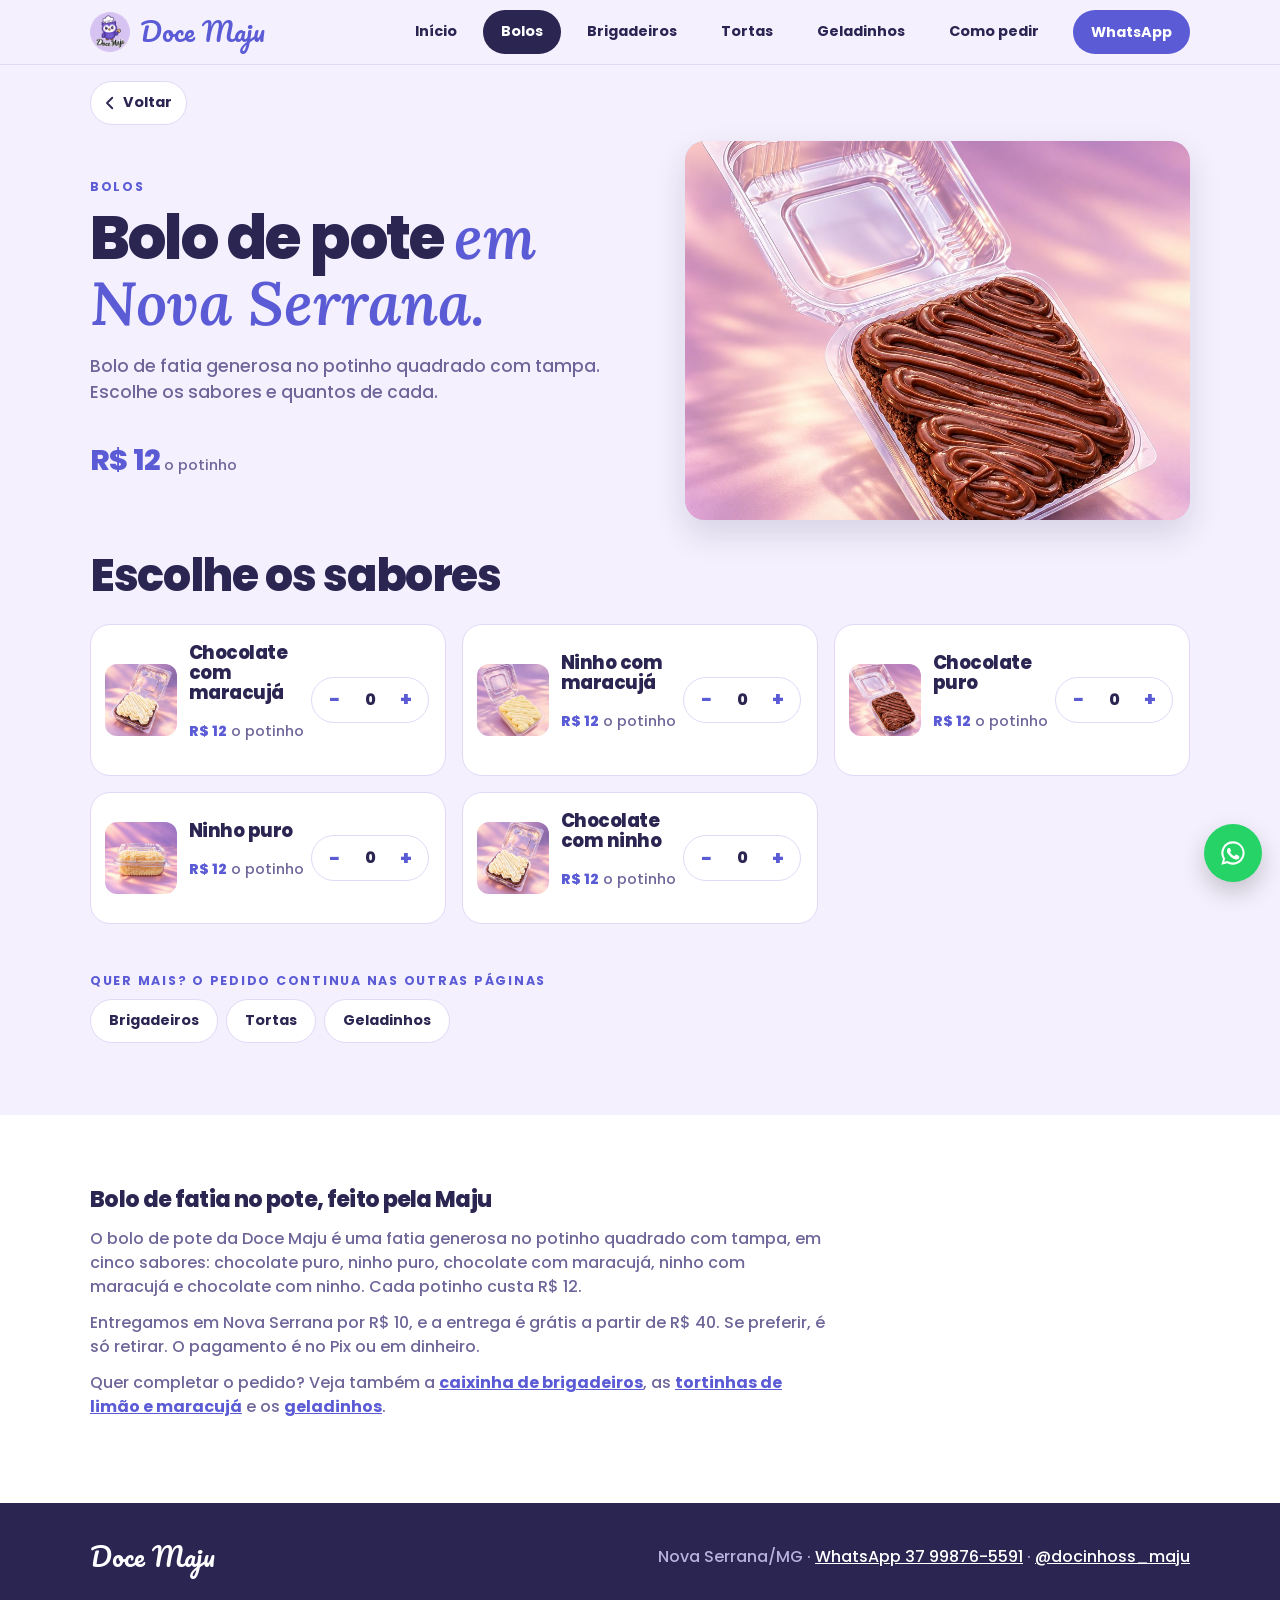
==== bolos/index.html @ 40fe2c9a "Google: palavras com Nova Serrana, texto em cada doce, perguntas frequentes, JSON-LD, sitemap, robot" ====
<!doctype html>
<html lang="pt-BR">
<head>
  <meta charset="utf-8">
  <meta name="viewport" content="width=device-width, initial-scale=1">
  <title>Bolo de pote em Nova Serrana | Doce Maju</title>
  <meta name="description" content="Bolo de fatia no potinho em Nova Serrana/MG: chocolate puro, ninho puro, com maracujá ou chocolate com ninho. R$ 12. Peça pelo site e finalize no WhatsApp.">
  <meta name="theme-color" content="#5B5BD6">
  <link rel="canonical" href="https://docinhosmaju.com.br/bolos/">
  <meta property="og:type" content="website">
  <meta property="og:title" content="Bolo de pote em Nova Serrana | Doce Maju">
  <meta property="og:description" content="Bolo de fatia no potinho em Nova Serrana/MG: chocolate puro, ninho puro, com maracujá ou chocolate com ninho. R$ 12. Peça pelo site e finalize no WhatsApp.">
  <meta property="og:url" content="https://docinhosmaju.com.br/bolos/">
  <link rel="icon" href="/assets/img/favicon.png" type="image/png">
  <link rel="apple-touch-icon" href="/assets/img/apple-touch-icon.png">
  <meta property="og:image" content="https://docinhosmaju.com.br/assets/img/og.jpg?v=2">
  <script>document.documentElement.classList.add('js')</script>
  <link rel="preload" href="/assets/fontes/poppins-800-latin.woff2" as="font" type="font/woff2" crossorigin>
  <link rel="preload" href="/assets/fontes/poppins-500-latin.woff2" as="font" type="font/woff2" crossorigin>
  <link rel="stylesheet" href="/assets/fontes/fontes.css?v=1">
  <link rel="stylesheet" href="/assets/estilo.css?v=9">
</head>
<body>

<header class="topo">
  <div class="faixa topo-linha">
    <a class="marca" href="/" aria-label="Doce Maju, início"><img src="/assets/img/logo-pequena.png" alt="" width="40" height="40">Doce Maju</a>
    <nav class="abas" aria-label="Páginas">
        <a class="aba" href="/">Início</a>
        <a class="aba" href="/bolos/" aria-current="page">Bolos</a>
        <a class="aba" href="/brigadeiros/">Brigadeiros</a>
        <a class="aba" href="/tortas/">Tortas</a>
        <a class="aba" href="/geladinhos/">Geladinhos</a>
        <a class="aba" href="/como-pedir/">Como pedir</a>
    </nav>
    <a class="botao botao-pequeno" href="https://wa.me/5537998765591?text=Oi%20Maju%21%20Vim%20pelo%20site%20e%20quero%20fazer%20uma%20encomenda." target="_blank" rel="noopener">WhatsApp</a>
  </div>
</header>

<main>

  <div class="faixa voltar-linha"><a class="voltar" href="/" data-voltar><svg viewBox="0 0 24 24" width="18" height="18" aria-hidden="true"><path fill="none" stroke="currentColor" stroke-width="2.4" stroke-linecap="round" stroke-linejoin="round" d="M15 5l-7 7 7 7"/></svg>Voltar</a></div>

  <section class="secao-topo">
    <div class="faixa categoria-topo">
      <div>
        <p class="rotulo">Bolos</p>
        <h1>Bolo de pote <em>em Nova Serrana.</em></h1>
        <p class="apoio">Bolo de fatia generosa no potinho quadrado com tampa. Escolhe os sabores e quantos de cada.</p>
        <p class="preco"><span class="preco-grande">R$ 12</span> <span class="preco-nota">o potinho</span></p>
      </div>
      <div class="foto"><img src="/assets/img/bolos.jpg?v=3" alt="Bolo de fatia de chocolate no potinho" width="960" height="720"></div>
    </div>
  </section>

  <section class="secao" style="padding-top:8px">
    <div class="faixa">
      <h2>Escolhe os sabores</h2>
      <ul class="sabores">
        <li class="item sabor" data-nome="Bolo de fatia chocolate com maracujá" data-preco="12">
          <img class="sabor-foto" src="/assets/img/sabores/bolo-chocolate-maracuja.jpg?v=3" alt="Bolo de fatia chocolate com maracujá" width="88" height="88" loading="lazy">
          <div>
            <h3>Chocolate com maracujá</h3>
            <p class="preco"><span>R$ 12</span> <span class="preco-nota">o potinho</span></p>
          </div>
          <span class="contador">
            <button type="button" data-menos aria-label="Tirar 1 Bolo de fatia chocolate com maracujá">−</button>
            <output aria-live="polite">0</output>
            <button type="button" data-mais aria-label="Pôr 1 Bolo de fatia chocolate com maracujá">+</button>
          </span>
        </li>
        <li class="item sabor" data-nome="Bolo de fatia ninho com maracujá" data-preco="12">
          <img class="sabor-foto" src="/assets/img/sabores/bolo-ninho-maracuja.jpg?v=3" alt="Bolo de fatia ninho com maracujá" width="88" height="88" loading="lazy">
          <div>
            <h3>Ninho com maracujá</h3>
            <p class="preco"><span>R$ 12</span> <span class="preco-nota">o potinho</span></p>
          </div>
          <span class="contador">
            <button type="button" data-menos aria-label="Tirar 1 Bolo de fatia ninho com maracujá">−</button>
            <output aria-live="polite">0</output>
            <button type="button" data-mais aria-label="Pôr 1 Bolo de fatia ninho com maracujá">+</button>
          </span>
        </li>
        <li class="item sabor" data-nome="Bolo de fatia chocolate puro" data-preco="12">
          <img class="sabor-foto" src="/assets/img/sabores/bolo-chocolate.jpg?v=3" alt="Bolo de fatia chocolate puro" width="88" height="88" loading="lazy">
          <div>
            <h3>Chocolate puro</h3>
            <p class="preco"><span>R$ 12</span> <span class="preco-nota">o potinho</span></p>
          </div>
          <span class="contador">
            <button type="button" data-menos aria-label="Tirar 1 Bolo de fatia chocolate puro">−</button>
            <output aria-live="polite">0</output>
            <button type="button" data-mais aria-label="Pôr 1 Bolo de fatia chocolate puro">+</button>
          </span>
        </li>
        <li class="item sabor" data-nome="Bolo de fatia ninho puro" data-preco="12">
          <img class="sabor-foto" src="/assets/img/sabores/bolo-ninho.jpg?v=3" alt="Bolo de fatia ninho puro" width="88" height="88" loading="lazy">
          <div>
            <h3>Ninho puro</h3>
            <p class="preco"><span>R$ 12</span> <span class="preco-nota">o potinho</span></p>
          </div>
          <span class="contador">
            <button type="button" data-menos aria-label="Tirar 1 Bolo de fatia ninho puro">−</button>
            <output aria-live="polite">0</output>
            <button type="button" data-mais aria-label="Pôr 1 Bolo de fatia ninho puro">+</button>
          </span>
        </li>
        <li class="item sabor" data-nome="Bolo de fatia chocolate com ninho" data-preco="12">
          <img class="sabor-foto" src="/assets/img/sabores/bolo-chocolate-ninho.jpg?v=3" alt="Bolo de fatia chocolate com ninho" width="88" height="88" loading="lazy">
          <div>
            <h3>Chocolate com ninho</h3>
            <p class="preco"><span>R$ 12</span> <span class="preco-nota">o potinho</span></p>
          </div>
          <span class="contador">
            <button type="button" data-menos aria-label="Tirar 1 Bolo de fatia chocolate com ninho">−</button>
            <output aria-live="polite">0</output>
            <button type="button" data-mais aria-label="Pôr 1 Bolo de fatia chocolate com ninho">+</button>
          </span>
        </li>
      </ul>
      <div class="continua">
        <p class="rotulo">Quer mais? O pedido continua nas outras páginas</p>
        <nav class="abas" aria-label="Outros doces">
        <a class="aba" href="/brigadeiros/">Brigadeiros</a>
        <a class="aba" href="/tortas/">Tortas</a>
        <a class="aba" href="/geladinhos/">Geladinhos</a>
        </nav>
      </div>
    </div>
  </section>

  <div class="barra-pedido" id="barra-pedido" aria-live="polite">
    <p class="frete" id="pedido-frete"></p>
    <div class="faixa">
      <div class="barra-info">
        <p class="total"><span id="pedido-total">R$ 0</span> <span class="resumo" id="pedido-resumo">0 itens</span></p>
      </div>
      <div class="barra-acoes">
        <button type="button" class="barra-limpar" id="pedido-limpar" aria-label="Limpar pedido" title="Limpar pedido"><svg viewBox="0 0 24 24" width="20" height="20" aria-hidden="true"><path fill="none" stroke="currentColor" stroke-width="2" stroke-linecap="round" stroke-linejoin="round" d="M4 7h16M10 11v6M14 11v6M5 7l1 12a2 2 0 0 0 2 2h8a2 2 0 0 0 2-2l1-12M9 7V4h6v3"/></svg></button>
        <a class="botao botao-whats" id="pedido-enviar" href="https://wa.me/5537998765591" target="_blank" rel="noopener"><svg viewBox="0 0 24 24" width="18" height="18" aria-hidden="true"><path fill="currentColor" d="M12 2a10 10 0 0 0-8.6 15.1L2 22l5-1.3A10 10 0 1 0 12 2zm0 18.2a8.2 8.2 0 0 1-4.2-1.2l-.3-.2-3 .8.8-2.9-.2-.3A8.2 8.2 0 1 1 12 20.2zm4.5-6.1c-.2-.1-1.5-.7-1.7-.8s-.4-.1-.6.1-.7.8-.8 1-.3.2-.5.1a6.7 6.7 0 0 1-3.3-2.9c-.3-.4.3-.4.7-1.3.1-.2 0-.3 0-.4l-.8-1.8c-.2-.5-.4-.4-.6-.4h-.5a1 1 0 0 0-.7.3 3 3 0 0 0-.9 2.2 5.2 5.2 0 0 0 1.1 2.7 11.8 11.8 0 0 0 4.5 4c1.7.7 2.3.8 3.2.6a2.6 2.6 0 0 0 1.7-1.2 2.1 2.1 0 0 0 .1-1.2c0-.1-.2-.2-.4-.3z"/></svg><span>Finalizar<span class="so-grande"> pedido</span></span></a>
      </div>
    </div>
  </div>

  <section class="secao secao-branca texto-seo">
    <div class="faixa">
      <h2>Bolo de fatia no pote, feito pela Maju</h2>
      <p>O bolo de pote da Doce Maju é uma fatia generosa no potinho quadrado com tampa, em cinco sabores: chocolate puro, ninho puro, chocolate com maracujá, ninho com maracujá e chocolate com ninho. Cada potinho custa R$ 12.</p>
      <p>Entregamos em Nova Serrana por R$ 10, e a entrega é grátis a partir de R$ 40. Se preferir, é só retirar. O pagamento é no Pix ou em dinheiro.</p>
      <p>Quer completar o pedido? Veja também a <a href="/brigadeiros/">caixinha de brigadeiros</a>, as <a href="/tortas/">tortinhas de limão e maracujá</a> e os <a href="/geladinhos/">geladinhos</a>.</p>
    </div>
  </section>

</main>

<footer class="rodape">
  <div class="faixa rodape-grade">
    <p class="marca">Doce Maju</p>
    <p>
      Nova Serrana/MG ·
      <a href="https://wa.me/5537998765591" target="_blank" rel="noopener">WhatsApp 37 99876-5591</a> ·
      <a href="https://instagram.com/docinhoss_maju" target="_blank" rel="noopener">@docinhoss_maju</a>
    </p>
  </div>
</footer>

<a class="flutuante" href="https://wa.me/5537998765591?text=Oi%20Maju%21%20Vim%20pelo%20site%20e%20quero%20fazer%20uma%20encomenda." target="_blank" rel="noopener" aria-label="Pedir pelo WhatsApp">
  <svg viewBox="0 0 24 24" width="28" height="28" aria-hidden="true"><path fill="currentColor" d="M12 2a10 10 0 0 0-8.6 15.1L2 22l5-1.3A10 10 0 1 0 12 2zm0 18.2a8.2 8.2 0 0 1-4.2-1.2l-.3-.2-3 .8.8-2.9-.2-.3A8.2 8.2 0 1 1 12 20.2zm4.5-6.1c-.2-.1-1.5-.7-1.7-.8s-.4-.1-.6.1-.7.8-.8 1-.3.2-.5.1a6.7 6.7 0 0 1-3.3-2.9c-.3-.4.3-.4.7-1.3.1-.2 0-.3 0-.4l-.8-1.8c-.2-.5-.4-.4-.6-.4h-.5a1 1 0 0 0-.7.3 3 3 0 0 0-.9 2.2 5.2 5.2 0 0 0 1.1 2.7 11.8 11.8 0 0 0 4.5 4c1.7.7 2.3.8 3.2.6a2.6 2.6 0 0 0 1.7-1.2 2.1 2.1 0 0 0 .1-1.2c0-.1-.2-.2-.4-.3z"/></svg>
</a>
<script src="/assets/pedido.js?v=8" defer></script>
<script src="/assets/voltar.js?v=3" defer></script>
<script src="/assets/movimento.js?v=1" defer></script>
</body>
</html>
---- assets/fontes/fontes.css ----
/* Fontes servidas pelo próprio site (antes vinham do Google Fonts). Licença: SIL OFL 1.1, ver OFL.txt.
   Só os conjuntos latino e latino estendido, que cobrem o português. */
@font-face {
  font-family: 'Lora'; font-style: italic; font-weight: 600; font-display: swap;
  src: url('/assets/fontes/lora-600-italico-latin-ext.woff2') format('woff2');
  unicode-range: U+0100-02BA, U+02BD-02C5, U+02C7-02CC, U+02CE-02D7, U+02DD-02FF, U+0304, U+0308, U+0329, U+1D00-1DBF, U+1E00-1E9F, U+1EF2-1EFF, U+2020, U+20A0-20AB, U+20AD-20C4, U+2113, U+2C60-2C7F, U+A720-A7FF;
}
@font-face {
  font-family: 'Lora'; font-style: italic; font-weight: 600; font-display: swap;
  src: url('/assets/fontes/lora-600-italico-latin.woff2') format('woff2');
  unicode-range: U+0000-00FF, U+0131, U+0152-0153, U+02BB-02BC, U+02C6, U+02DA, U+02DC, U+0304, U+0308, U+0329, U+2000-206F, U+20AC, U+2122, U+2191, U+2193, U+2212, U+2215, U+FEFF, U+FFFD;
}
@font-face {
  font-family: 'Pacifico'; font-style: normal; font-weight: 400; font-display: swap;
  src: url('/assets/fontes/pacifico-400-latin-ext.woff2') format('woff2');
  unicode-range: U+0100-02BA, U+02BD-02C5, U+02C7-02CC, U+02CE-02D7, U+02DD-02FF, U+0304, U+0308, U+0329, U+1D00-1DBF, U+1E00-1E9F, U+1EF2-1EFF, U+2020, U+20A0-20AB, U+20AD-20C4, U+2113, U+2C60-2C7F, U+A720-A7FF;
}
@font-face {
  font-family: 'Pacifico'; font-style: normal; font-weight: 400; font-display: swap;
  src: url('/assets/fontes/pacifico-400-latin.woff2') format('woff2');
  unicode-range: U+0000-00FF, U+0131, U+0152-0153, U+02BB-02BC, U+02C6, U+02DA, U+02DC, U+0304, U+0308, U+0329, U+2000-206F, U+20AC, U+2122, U+2191, U+2193, U+2212, U+2215, U+FEFF, U+FFFD;
}
@font-face {
  font-family: 'Poppins'; font-style: normal; font-weight: 500; font-display: swap;
  src: url('/assets/fontes/poppins-500-latin-ext.woff2') format('woff2');
  unicode-range: U+0100-02BA, U+02BD-02C5, U+02C7-02CC, U+02CE-02D7, U+02DD-02FF, U+0304, U+0308, U+0329, U+1D00-1DBF, U+1E00-1E9F, U+1EF2-1EFF, U+2020, U+20A0-20AB, U+20AD-20C4, U+2113, U+2C60-2C7F, U+A720-A7FF;
}
@font-face {
  font-family: 'Poppins'; font-style: normal; font-weight: 500; font-display: swap;
  src: url('/assets/fontes/poppins-500-latin.woff2') format('woff2');
  unicode-range: U+0000-00FF, U+0131, U+0152-0153, U+02BB-02BC, U+02C6, U+02DA, U+02DC, U+0304, U+0308, U+0329, U+2000-206F, U+20AC, U+2122, U+2191, U+2193, U+2212, U+2215, U+FEFF, U+FFFD;
}
@font-face {
  font-family: 'Poppins'; font-style: normal; font-weight: 700; font-display: swap;
  src: url('/assets/fontes/poppins-700-latin-ext.woff2') format('woff2');
  unicode-range: U+0100-02BA, U+02BD-02C5, U+02C7-02CC, U+02CE-02D7, U+02DD-02FF, U+0304, U+0308, U+0329, U+1D00-1DBF, U+1E00-1E9F, U+1EF2-1EFF, U+2020, U+20A0-20AB, U+20AD-20C4, U+2113, U+2C60-2C7F, U+A720-A7FF;
}
@font-face {
  font-family: 'Poppins'; font-style: normal; font-weight: 700; font-display: swap;
  src: url('/assets/fontes/poppins-700-latin.woff2') format('woff2');
  unicode-range: U+0000-00FF, U+0131, U+0152-0153, U+02BB-02BC, U+02C6, U+02DA, U+02DC, U+0304, U+0308, U+0329, U+2000-206F, U+20AC, U+2122, U+2191, U+2193, U+2212, U+2215, U+FEFF, U+FFFD;
}
@font-face {
  font-family: 'Poppins'; font-style: normal; font-weight: 800; font-display: swap;
  src: url('/assets/fontes/poppins-800-latin-ext.woff2') format('woff2');
  unicode-range: U+0100-02BA, U+02BD-02C5, U+02C7-02CC, U+02CE-02D7, U+02DD-02FF, U+0304, U+0308, U+0329, U+1D00-1DBF, U+1E00-1E9F, U+1EF2-1EFF, U+2020, U+20A0-20AB, U+20AD-20C4, U+2113, U+2C60-2C7F, U+A720-A7FF;
}
@font-face {
  font-family: 'Poppins'; font-style: normal; font-weight: 800; font-display: swap;
  src: url('/assets/fontes/poppins-800-latin.woff2') format('woff2');
  unicode-range: U+0000-00FF, U+0131, U+0152-0153, U+02BB-02BC, U+02C6, U+02DA, U+02DC, U+0304, U+0308, U+0329, U+2000-206F, U+20AC, U+2122, U+2191, U+2193, U+2212, U+2215, U+FEFF, U+FFFD;
}
---- assets/estilo.css ----
/* ==========================================================================
   Doce Maju · design system
   1. Tokens (cores, fontes, tamanhos, raios, sombras)
   2. Base
   3. Componentes (marca, botão, rótulo, título, cartão, preço, selo, abas,
      passos, contador, barra do pedido, foto)
   4. Layout (topo, seções, rodapé)
   Veja tudo funcionando em /design/
   ========================================================================== */

/* 1. TOKENS --------------------------------------------------------------- */
:root {
  /* paleta da marca (briefing) */
  --cor-violeta: #5B5BD6;      /* principal: botões, destaques */
  --cor-violeta-escuro: #4646B8;
  --cor-rosa: #F49AC1;         /* acento sobre fundo escuro */
  --cor-roxo: #2B2552;         /* textos e fundo escuro */
  --cor-lilas: #F4F0FD;        /* fundo claro principal */
  --cor-linha: #E1D9F7;        /* linhas finas */
  --cor-rosa-claro: #FBE3EE;   /* fundo alternativo */
  --cor-lilas-logo: #D9C8EC;   /* círculo da logo */
  --cor-branco: #FFFFFF;
  --cor-whats: #25D366;

  /* textos de apoio por fundo */
  --apoio-claro: #6E6699;
  --apoio-marca: #D9D8FA;
  --apoio-escuro: #B9B1DD;
  --apoio-rosa: #7A5C70;
  --destaque-marca: #FFD6E8;

  /* fontes */
  --fonte-texto: "Poppins", system-ui, -apple-system, sans-serif;
  --fonte-destaque: "Lora", Georgia, serif;
  --fonte-marca: "Pacifico", cursive;

  /* tamanhos de texto */
  --t-rotulo: .78rem;
  --t-pequeno: .9rem;
  --t-texto: 1rem;
  --t-apoio: 1.08rem;
  --t-h3: 1.4rem;
  --t-h2: clamp(1.8rem, 4.5vw, 2.8rem);
  --t-h1: clamp(2.2rem, 6vw, 3.8rem);

  /* espaços */
  --e-1: 4px; --e-2: 8px; --e-3: 12px; --e-4: 16px; --e-5: 24px; --e-6: 32px; --e-7: 48px; --e-8: 72px;

  /* raios e sombras */
  --r-pequeno: 12px;
  --r-medio: 20px;
  --r-grande: 24px;
  --r-pilula: 999px;
  --sombra-leve: 0 6px 18px rgba(43, 37, 82, .08);
  --sombra-media: 0 14px 32px rgba(43, 37, 82, .14);
  --sombra-botao: 0 8px 20px rgba(91, 91, 214, .3);

  --largura: 1100px;
}

/* 2. BASE ----------------------------------------------------------------- */
* { box-sizing: border-box; }
html { scroll-behavior: smooth; scroll-padding-top: 130px; }
body {
  margin: 0;
  font-family: var(--fonte-texto);
  font-weight: 500;
  font-size: var(--t-texto);
  color: var(--cor-roxo);
  background: var(--cor-lilas);
  line-height: 1.5;
}
img { max-width: 100%; display: block; }
a { color: inherit; }
:focus-visible { outline: 3px solid var(--cor-rosa); outline-offset: 3px; border-radius: 6px; }

h1, h2, h3 { font-weight: 800; letter-spacing: -0.03em; line-height: 1.08; margin: 0 0 var(--e-4); }
h1 { font-size: var(--t-h1); }
h2 { font-size: var(--t-h2); }
h3 { font-size: var(--t-h3); }
em { font-family: var(--fonte-destaque); font-style: italic; font-weight: 600; color: var(--cor-violeta); letter-spacing: 0; }

.faixa { width: min(var(--largura), 100% - 32px); margin-inline: auto; }
.oculto { position: absolute; width: 1px; height: 1px; overflow: hidden; clip: rect(0 0 0 0); white-space: nowrap; }

/* 3. COMPONENTES ---------------------------------------------------------- */

/* marca (nome cursivo) */
.marca { font-family: var(--fonte-marca); font-size: 1.6rem; color: var(--cor-violeta); text-decoration: none; margin: 0; line-height: 1.2; display: inline-flex; align-items: center; gap: 10px; }
.marca > img { width: 40px; height: 40px; flex: none; }

/* rótulo */
.rotulo {
  margin: 0 0 var(--e-2);
  font-size: var(--t-rotulo); font-weight: 700;
  letter-spacing: .14em; text-transform: uppercase;
  color: var(--cor-violeta);
}
.apoio { color: var(--apoio-claro); font-size: var(--t-apoio); max-width: 34em; }

/* botão */
.botao {
  display: inline-flex; align-items: center; justify-content: center; gap: var(--e-2);
  padding: 14px 24px; border: 0; border-radius: var(--r-pilula);
  background: var(--cor-violeta); color: var(--cor-branco);
  font: 700 var(--t-texto) var(--fonte-texto);
  text-decoration: none; cursor: pointer;
  transition: transform .15s, box-shadow .15s, background .15s;
}
.botao:hover { transform: translateY(-2px); box-shadow: var(--sombra-botao); }
.botao:disabled { opacity: .45; cursor: not-allowed; transform: none; box-shadow: none; }
.botao-pequeno { padding: 9px 18px; font-size: var(--t-pequeno); }
.botao-contorno { background: transparent; color: var(--cor-violeta); box-shadow: inset 0 0 0 2px var(--cor-violeta); }
.botao-contorno:hover { box-shadow: inset 0 0 0 2px var(--cor-violeta), var(--sombra-botao); }
.botao-rosa { background: var(--cor-rosa); color: var(--cor-roxo); }
.botao-whats { background: var(--cor-whats); color: #fff; }
.botao-whats:hover { box-shadow: 0 8px 20px rgba(37, 211, 102, .35); }

/* preço */
.preco { display: inline-flex; align-items: baseline; gap: 4px; font-weight: 800; color: var(--cor-violeta); }
.preco small { font-size: .7em; font-weight: 700; }
.preco-grande { font-size: 1.8rem; letter-spacing: -0.02em; }
.preco-nota { color: var(--apoio-claro); font-size: var(--t-pequeno); font-weight: 500; }

/* selo */
.selo {
  display: inline-block; padding: 4px 12px; border-radius: var(--r-pilula);
  background: var(--cor-rosa-claro); color: var(--cor-roxo);
  font-size: var(--t-rotulo); font-weight: 700;
}

/* foto (lugar reservado até chegarem as fotos reais) */
.foto {
  aspect-ratio: 4 / 3; border-radius: var(--r-medio);
  background: var(--cor-lilas-logo);
  display: grid; place-items: center; overflow: hidden;
}
.foto > span { font-size: 4rem; }
.foto > img { width: 100%; height: 100%; object-fit: cover; }
.foto-redonda { width: min(360px, 80vw); aspect-ratio: 1; border-radius: 50%; box-shadow: 0 30px 60px rgba(43, 37, 82, .18); }
.foto-redonda > img { width: 82%; height: auto; object-fit: contain; }

/* cartão */
.cartao { border-radius: var(--r-grande); padding: 20px 20px 24px; display: flex; flex-direction: column; gap: var(--e-3); }
.cartao h3 { margin: 0; }
.cartao ul { padding-left: 20px; margin: 0; flex: 1; }
.cartao li { margin-bottom: 4px; }
.cartao .botao { align-self: flex-start; }
.cartao-claro { background: var(--cor-branco); border: 1px solid var(--cor-linha); }
.cartao-rosa { background: var(--cor-rosa-claro); }
.cartao-rosa .foto { background: #F7C9DD; }
.cartao-escuro { background: var(--cor-roxo); color: var(--cor-branco); }
.cartao-escuro .foto { background: #3B3470; }
.cartao-escuro .rotulo, .cartao-escuro em, .cartao-escuro .preco { color: var(--cor-rosa); }
.cartao-escuro .preco-nota { color: var(--apoio-escuro); }

/* abas (navegação principal e filtros do cardápio) */
.abas { display: flex; gap: var(--e-2); overflow-x: auto; scrollbar-width: none; }
.abas::-webkit-scrollbar { display: none; }
.aba {
  flex: none; padding: 9px 18px; border-radius: var(--r-pilula);
  text-decoration: none; font-weight: 700; font-size: var(--t-pequeno);
  color: var(--cor-roxo); background: transparent;
  transition: background .15s, color .15s;
}
.aba:hover { background: var(--cor-linha); }
.aba[aria-current="page"], .aba.ativa { background: var(--cor-roxo); color: var(--cor-branco); }

/* passos */
.passos { list-style: none; padding: 0; margin: var(--e-6) 0; display: grid; grid-template-columns: repeat(auto-fit, minmax(220px, 1fr)); gap: var(--e-4); }
.passos li { background: var(--cor-branco); border: 1px solid var(--cor-linha); border-radius: var(--r-medio); padding: 20px; display: flex; gap: 14px; align-items: center; font-weight: 700; }
.passos strong { flex: none; width: 42px; height: 42px; border-radius: 50%; display: grid; place-items: center; background: var(--cor-violeta); color: var(--cor-branco); }

/* contador (− 0 +) */
.contador { display: inline-flex; align-items: center; border: 1px solid var(--cor-linha); border-radius: var(--r-pilula); background: var(--cor-branco); color: var(--cor-roxo); }
.contador button {
  width: 38px; height: 38px; border: 0; border-radius: 50%;
  background: transparent; color: var(--cor-violeta);
  font: 800 1.2rem var(--fonte-texto); cursor: pointer;
}
.contador button:hover { background: var(--cor-lilas); }
.contador output { min-width: 28px; text-align: center; font-weight: 800; }

/* item do cardápio (sabor + contador) */
.itens { list-style: none; padding: 0; margin: 0; display: grid; gap: var(--e-2); }
.item {
  display: flex; align-items: center; justify-content: space-between; gap: var(--e-3);
  padding: 10px 10px 10px 16px; border-radius: var(--r-pequeno);
  background: var(--cor-lilas); font-weight: 700;
}
.cartao-escuro .item { background: #3B3470; }
.cartao-rosa .item { background: rgba(255, 255, 255, .6); }
.item.escolhido { box-shadow: inset 0 0 0 2px var(--cor-violeta); }
.cartao-escuro .item.escolhido { box-shadow: inset 0 0 0 2px var(--cor-rosa); }

/* barra do pedido (fixa embaixo) */
.barra-pedido {
  position: fixed; left: 0; right: 0; bottom: 0; z-index: 30;
  background: var(--cor-roxo); color: var(--cor-branco);
  box-shadow: 0 -10px 30px rgba(43, 37, 82, .25);
  transform: translateY(110%); transition: transform .25s;
}
.barra-pedido:not(.visivel) { visibility: hidden; }
.barra-pedido.visivel { transform: none; }
.barra-pedido .faixa { display: flex; align-items: center; justify-content: space-between; gap: var(--e-3); padding-block: 10px calc(10px + env(safe-area-inset-bottom)); }
.barra-pedido .resumo { color: var(--apoio-escuro); font-size: var(--t-pequeno); font-weight: 500; }
.barra-pedido .total { margin: 0; font-size: 1.25rem; font-weight: 800; color: var(--cor-branco); line-height: 1.2; white-space: nowrap; }

/* caixa de contato */
.contato {
  background: var(--cor-rosa-claro); border-radius: var(--r-grande); padding: 24px 28px;
  display: flex; flex-wrap: wrap; align-items: center; justify-content: space-between; gap: var(--e-4);
}
.contato .rotulo { margin: 0; }
.numero { margin: 0; font-size: 1.8rem; font-weight: 800; letter-spacing: -0.02em; }

/* botão flutuante do WhatsApp */
.com-pedido .flutuante { display: none; }
.flutuante {
  position: fixed; right: 18px; bottom: 18px; z-index: 20;
  width: 58px; height: 58px; border-radius: 50%;
  display: grid; place-items: center;
  background: var(--cor-whats); color: #fff;
  box-shadow: 0 10px 24px rgba(0, 0, 0, .2);
}

/* 4. LAYOUT --------------------------------------------------------------- */
.topo {
  position: sticky; top: 0; z-index: 10;
  background: rgba(244, 240, 253, .94); backdrop-filter: blur(8px);
  border-bottom: 1px solid var(--cor-linha);
}
.topo-linha { display: flex; align-items: center; gap: var(--e-4); padding-block: 10px; }
.topo .abas { margin-left: auto; }

.capa { padding: 56px 0 72px; overflow: hidden; }
.capa-grade { display: grid; grid-template-columns: 1.2fr 1fr; gap: 40px; align-items: center; }
.capa-foto { display: flex; justify-content: center; }
.acoes { display: flex; flex-wrap: wrap; gap: var(--e-3); margin-top: 28px; }

.secao { padding: var(--e-8) 0; }
.secao-topo { padding: var(--e-7) 0 var(--e-5); }
.secao-marca { background: var(--cor-violeta); color: var(--cor-branco); text-align: center; }
.secao-marca .rotulo, .secao-marca em { color: var(--destaque-marca); }
.secao-marca .apoio { color: var(--apoio-marca); margin-inline: auto; }
.secao-branca { background: var(--cor-branco); }

.grade-cartoes { display: grid; grid-template-columns: repeat(auto-fit, minmax(240px, 1fr)); gap: 20px; margin-top: var(--e-6); }
.grade-cardapio { display: grid; grid-template-columns: repeat(auto-fit, minmax(300px, 1fr)); gap: 20px; }

.filtros { position: sticky; top: 61px; z-index: 5; background: var(--cor-lilas); padding: var(--e-3) 0; }

.rodape { background: var(--cor-roxo); color: var(--apoio-escuro); padding: var(--e-6) 0 110px; }
.rodape-grade { display: flex; flex-wrap: wrap; justify-content: space-between; align-items: center; gap: var(--e-3); }
.rodape .marca { color: var(--cor-branco); }
.rodape a { color: var(--cor-branco); }
.rodape p { margin: 0; }

@media (max-width: 760px) {
  .topo-linha { flex-wrap: wrap; row-gap: 6px; }
  .topo .abas { order: 3; width: 100%; margin-left: 0; }
  .topo-linha > .botao { margin-left: auto; }
  .filtros { top: 104px; }
  html { scroll-padding-top: 170px; }
  .capa { padding-top: 32px; }
  .capa-grade { grid-template-columns: 1fr; }
  .capa-foto { order: -1; }
  .secao { padding: 56px 0; }
}

/* preço dentro de um item (tabela de preços) */
.item > .preco { flex: none; flex-direction: column; align-items: flex-end; gap: 0; line-height: 1.2; white-space: nowrap; }

/* grade dos 4 produtos (Início e Cardápio): mesmo tamanho e botão sempre no fim do cartão */
.grade-produtos { display: grid; grid-template-columns: repeat(4, 1fr); gap: 20px; margin-top: var(--e-6); }
.produto { gap: var(--e-2); }
.produto .foto { margin-bottom: var(--e-2); }
.produto h3 { font-size: 1.25rem; min-height: 2.2em; }
.produto .preco { margin: 0 0 var(--e-4); }
.produto .botao { margin-top: auto; align-self: stretch; }

/* página de cada doce: foto, título e os sabores para escolher */
.categoria-topo { display: grid; grid-template-columns: 1.1fr 1fr; gap: 40px; align-items: center; }
.categoria-topo .foto { box-shadow: var(--sombra-media); }
.categoria-topo .preco { margin: var(--e-4) 0 0; }
.sabores { list-style: none; padding: 0; margin: var(--e-5) 0 0; display: grid; grid-template-columns: repeat(auto-fill, minmax(min(340px, 100%), 1fr)); gap: 16px; }
.sabor {
  background: var(--cor-branco); border: 1px solid var(--cor-linha); border-radius: var(--r-medio);
  padding: 18px 16px 18px 22px; min-height: 116px;
}
.sabor h3 { font-size: 1.15rem; margin: 0 0 4px; }
.sabor .preco { font-size: var(--t-pequeno); white-space: nowrap; }
.sabor-nota { margin: 0 0 6px; color: var(--apoio-claro); font-size: var(--t-pequeno); font-weight: 500; }
.continua { margin-top: var(--e-7); }
.continua .abas { flex-wrap: wrap; }
.continua .aba { background: var(--cor-branco); border: 1px solid var(--cor-linha); }
.continua .aba:hover { background: var(--cor-linha); }

/* barra do pedido: limpar + enviar */
.barra-acoes { display: flex; align-items: center; gap: var(--e-4); }
.barra-acoes { flex: none; gap: var(--e-2); }
.barra-limpar { width: 40px; height: 40px; border: 0; border-radius: 50%; display: grid; place-items: center; background: rgba(255, 255, 255, .08); color: var(--apoio-escuro); cursor: pointer; }
.barra-limpar:hover { background: rgba(255, 255, 255, .16); color: var(--cor-branco); }
.barra-info { min-width: 0; }

/* Instagram: só o convite para seguir */
.instagram { display: flex; align-items: center; gap: 40px; }
.instagram > img { width: 190px; height: auto; flex: none; }
.instagram h2 { margin-bottom: var(--e-3); }
.instagram .botao { margin-top: var(--e-4); }

@media (max-width: 900px) {
  .grade-produtos { grid-template-columns: repeat(2, 1fr); gap: 12px; }
  .produto { padding: 12px 12px 14px; border-radius: var(--r-medio); }
  .produto .foto { border-radius: var(--r-pequeno); }
  .produto .rotulo { font-size: .68rem; margin-bottom: 0; }
  .produto h3 { font-size: 1rem; }
  .produto .preco-grande { font-size: 1.3rem; }
  .produto .preco-nota { font-size: .78rem; }
  .produto .preco { margin-bottom: var(--e-3); flex-wrap: wrap; }
  .produto .botao { padding: 10px 12px; font-size: .85rem; }
}
@media (max-width: 760px) {
  .categoria-topo { grid-template-columns: 1fr; gap: 24px; }
  .categoria-topo .foto { order: -1; }
  .instagram { flex-direction: column; text-align: center; gap: 20px; }
  .instagram > img { width: 150px; }
  .instagram .apoio { margin-inline: auto; }
}

/* foto de cada sabor (miniatura à esquerda do item) */
.sabor-foto { flex: none; width: 72px; height: 72px; border-radius: var(--r-pequeno); object-fit: cover; background: var(--cor-lilas-logo); }
.sabor-foto.sem-foto { object-fit: contain; padding: 6px; }
.sabor { padding-left: 14px; }
.sabor > div { flex: 1; min-width: 0; }

/* montador da caixinha de brigadeiros */
.montador {
  margin-top: var(--e-6); padding: 22px; border-radius: var(--r-grande);
  background: var(--cor-rosa-claro); display: grid; gap: var(--e-4);
}
.montador-topo { display: flex; flex-wrap: wrap; align-items: flex-end; justify-content: space-between; gap: var(--e-3); }
.montador-topo h3 { margin: 0; }
.montador-conta { margin: 0; padding: 6px 14px; border-radius: var(--r-pilula); background: var(--cor-branco); font-weight: 800; }
.montador.completo .montador-conta { background: var(--cor-violeta); color: var(--cor-branco); }
.montador-sabores { grid-template-columns: repeat(auto-fill, minmax(260px, 1fr)); }
.montador .item { background: var(--cor-branco); padding: 8px 10px; }
.montador .item > span:not(.contador) { flex: 1; }
.montador .sabor-foto { width: 56px; height: 56px; }
.montador .botao { justify-self: start; }
.contador button:disabled { opacity: .3; cursor: not-allowed; background: transparent; }
.suas-caixinhas { margin-top: var(--e-6); }
.suas-caixinhas .sabores { margin-top: var(--e-3); }

/* barra do pedido: quanto falta para a entrega grátis */
.barra-pedido .frete { margin: 0; padding: 5px 16px; text-align: center; background: rgba(255, 255, 255, .06); color: var(--cor-rosa); font-size: .8rem; font-weight: 600; line-height: 1.3; }
.barra-pedido .frete:empty { display: none; }
.barra-pedido .frete-gratis { color: var(--cor-whats); background: rgba(37, 211, 102, .1); }

@media (max-width: 760px) {
  .montador { padding: 16px; }
  .montador .botao { justify-self: stretch; }
  .sabor-foto { width: 64px; height: 64px; }
}

@media (max-width: 760px) {
  .barra-pedido .botao { padding: 11px 18px; font-size: var(--t-pequeno); gap: 6px; }
  .so-grande { display: none; }
}

/* botão voltar (topo das páginas internas) */
.voltar-linha { padding-top: var(--e-4); }
.voltar-linha + .secao-topo, .voltar-linha + section { padding-top: var(--e-4); }
.voltar {
  display: inline-flex; align-items: center; gap: 4px; padding: 7px 14px 7px 10px;
  border-radius: var(--r-pilula); background: var(--cor-branco); border: 1px solid var(--cor-linha);
  color: var(--cor-roxo); font-size: var(--t-pequeno); font-weight: 700; text-decoration: none;
}
.voltar:hover { background: var(--cor-linha); }

/* brinde dos geladinhos (usa o visual do montador) */
.brinde-status { margin: 0; font-weight: 700; color: var(--apoio-rosa); }
.brinde.liberado .brinde-status { color: var(--cor-violeta); }
.brinde:not(.liberado) .montador-sabores { opacity: .55; }

/* cartões do Início: botão sempre numa linha só */
.produto .botao { white-space: nowrap; }

/* painel de finalizar o pedido (retirada ou entrega + endereço) */
.com-painel { overflow: hidden; }
.finalizar {
  width: min(520px, 100%); max-height: min(92vh, 900px); padding: 0; border: 0;
  border-radius: var(--r-grande); background: var(--cor-branco); color: var(--cor-roxo);
  box-shadow: var(--sombra-media); overflow-y: auto; overscroll-behavior: contain;
}
.finalizar::backdrop { background: rgba(43, 37, 82, .55); }
.fin-corpo { padding: 20px 20px 24px; display: grid; gap: var(--e-4); }
.fin-topo { display: flex; align-items: center; justify-content: space-between; }
.fin-topo h2 { font-size: 1.5rem; margin: 0; }
.fin-fechar { width: 40px; height: 40px; border: 0; border-radius: 50%; background: var(--cor-lilas); color: var(--cor-roxo); font: 700 1.5rem/1 var(--fonte-texto); cursor: pointer; }
.fin-itens { list-style: none; margin: 0; padding: 12px 14px; border-radius: var(--r-pequeno); background: var(--cor-lilas); font-size: var(--t-pequeno); display: grid; gap: 4px; }
.fin-modo { border: 0; padding: 0; margin: 0; display: grid; grid-template-columns: 1fr 1fr; gap: var(--e-2); }
.fin-modo legend { font-weight: 800; margin-bottom: var(--e-2); padding: 0; }
.fin-opcao { position: relative; display: block; cursor: pointer; }
.fin-opcao input { position: absolute; opacity: 0; }
.fin-opcao > span { display: grid; gap: 2px; height: 100%; padding: 12px 14px; border: 2px solid var(--cor-linha); border-radius: var(--r-pequeno); }
.fin-opcao small { color: var(--apoio-claro); font-size: .8rem; font-weight: 500; line-height: 1.3; }
.fin-opcao input:checked + span { border-color: var(--cor-violeta); background: var(--cor-lilas); }
.fin-opcao input:focus-visible + span { outline: 3px solid var(--cor-rosa); outline-offset: 2px; }
.fin-endereco { display: grid; gap: var(--e-3); }
.fin-endereco[hidden], .fin-troco[hidden], .fin-campo[hidden] { display: none; }
.fin-troco { display: grid; gap: var(--e-3); }
.fin-pilulas .fin-opcao > span { padding: 10px 14px; text-align: center; }
.fin-cidade { margin: 0; font-size: var(--t-pequeno); color: var(--apoio-claro); }
.fin-campo { display: grid; gap: 4px; font-size: var(--t-pequeno); font-weight: 700; }
.fin-campo small { font-weight: 500; color: var(--apoio-claro); }
.fin-campo input {
  width: 100%; padding: 12px 14px; border: 1px solid var(--cor-linha); border-radius: var(--r-pequeno);
  font: 500 16px var(--fonte-texto); color: var(--cor-roxo); background: var(--cor-branco);
}
.fin-campo input:focus { outline: 2px solid var(--cor-violeta); border-color: transparent; }
.fin-linha { display: grid; grid-template-columns: 1fr 1.6fr; gap: var(--e-3); }
.fin-aviso { margin: -6px 0 0; min-height: 0; font-size: var(--t-pequeno); color: var(--apoio-claro); }
.fin-aviso:empty { display: none; }
.fin-ok { color: #1E8F4E; }
.fin-erro { color: #C0392B; }
.fin-sem-cep summary { cursor: pointer; font-size: var(--t-pequeno); font-weight: 700; color: var(--cor-violeta); }
.fin-sem-cep[open] summary { margin-bottom: var(--e-2); }
.fin-ruas { list-style: none; padding: 0; margin: var(--e-2) 0 0; display: grid; gap: 6px; }
.fin-ruas button { width: 100%; text-align: left; display: grid; gap: 2px; padding: 10px 12px; border: 1px solid var(--cor-linha); border-radius: var(--r-pequeno); background: var(--cor-branco); font: 700 var(--t-pequeno) var(--fonte-texto); color: var(--cor-roxo); cursor: pointer; }
.fin-ruas button:hover { background: var(--cor-lilas); }
.fin-ruas small { font-weight: 500; color: var(--apoio-claro); }
.fin-nada { font-size: var(--t-pequeno); color: var(--apoio-claro); }
.fin-totais { margin: 0; display: grid; grid-template-columns: 1fr auto; gap: 4px 12px; padding-top: var(--e-3); border-top: 1px solid var(--cor-linha); }
.fin-totais dt, .fin-totais dd { margin: 0; }
.fin-totais dd { text-align: right; font-weight: 700; }
.fin-totais .fin-total { font-size: 1.3rem; font-weight: 800; }
.fin-falta { margin: 0; text-align: center; font-size: var(--t-pequeno); font-weight: 700; color: var(--apoio-rosa); }
.fin-falta:empty { display: none; }
.fin-falta.piscar { animation: piscar .5s 2; }
@keyframes piscar { 50% { color: #C0392B; } }
.fin-enviar { width: 100%; }
.fin-enviar[aria-disabled="true"] { opacity: .5; }
.fin-enviar[aria-disabled="true"]:hover { transform: none; box-shadow: none; }

@media (max-width: 760px) {
  .finalizar { margin: auto 0 0; max-width: 100%; width: 100%; max-height: 92vh; border-radius: var(--r-grande) var(--r-grande) 0 0; }
  .fin-corpo { padding: 18px 16px calc(20px + env(safe-area-inset-bottom)); }
}

/* 5. TOQUE E MOVIMENTO ---------------------------------------------------- */
/* área de toque de pelo menos 44 px em tudo que é clicável */
.marca, .aba, .botao, .voltar, .barra-limpar { min-height: 44px; }
.aba, .voltar, .barra-limpar { display: inline-flex; align-items: center; }
.contador button { width: 44px; height: 44px; }
.rodape a { display: inline-block; padding-block: 10px; }

/* entrada suave ao rolar: o assets/movimento.js só marca o que está abaixo da primeira tela,
   e só quando a pessoa não pediu "reduzir movimento" no celular. Sem JS, tudo aparece normal. */
.js .reveal { opacity: 0; transform: translateY(18px); transition: opacity .55s ease, transform .55s cubic-bezier(.2, .7, .2, 1); transition-delay: calc(var(--i, 0) * 70ms); }
.js .reveal.visto { opacity: 1; transform: none; }
@media (prefers-reduced-motion: reduce) {
  .js .reveal { opacity: 1; transform: none; transition: none; }
}

/* 6. TEXTO E PERGUNTAS ---------------------------------------------------- */
/* texto de cada página de doce (também é o que o Google lê) */
.texto-seo h2 { font-size: var(--t-h3); }
.texto-seo p { max-width: 46em; color: var(--apoio-claro); margin: 0 0 var(--e-3); }
.texto-seo a { color: var(--cor-violeta); font-weight: 700; }

/* perguntas frequentes (<details>) */
.perguntas { display: grid; gap: var(--e-3); margin-top: var(--e-5); max-width: 760px; }
.perguntas details { background: var(--cor-lilas); border: 1px solid var(--cor-linha); border-radius: var(--r-medio); padding: 0 20px; }
.perguntas summary { min-height: 56px; display: flex; align-items: center; justify-content: space-between; gap: var(--e-3); cursor: pointer; font-weight: 700; list-style: none; }
.perguntas summary::-webkit-details-marker { display: none; }
.perguntas summary::after { content: "+"; flex: none; font-size: 1.4rem; font-weight: 800; color: var(--cor-violeta); }
.perguntas details[open] summary::after { content: "−"; }
.perguntas details p { margin: 0 0 18px; color: var(--apoio-claro); }
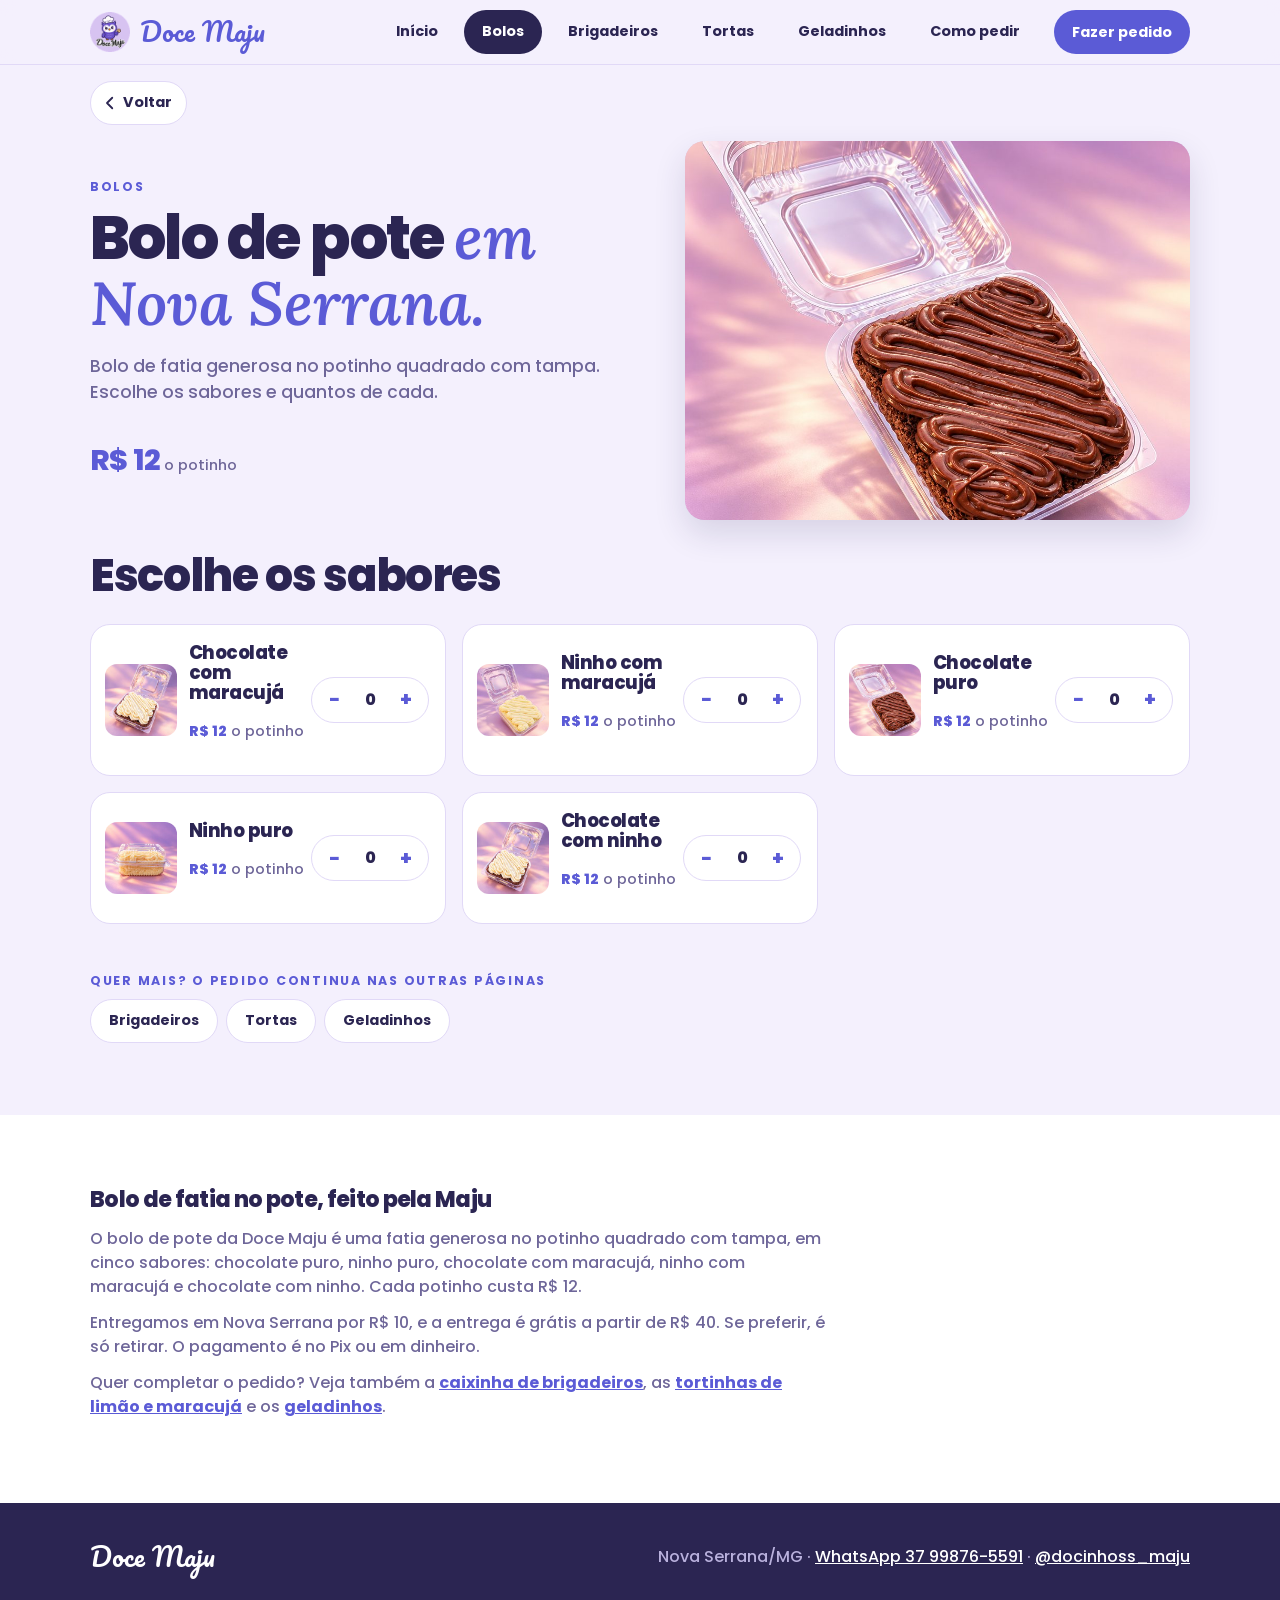
==== commit 10b49686: "Pré-visualização do link de cada doce e sem botão fixo de WhatsApp - Imagem de compartilhamento próp" ====
--- a/bolos/index.html
+++ b/bolos/index.html
@@ -5,20 +5,30 @@
   <meta name="viewport" content="width=device-width, initial-scale=1">
   <title>Bolo de pote em Nova Serrana | Doce Maju</title>
   <meta name="description" content="Bolo de fatia no potinho em Nova Serrana/MG: chocolate puro, ninho puro, com maracujá ou chocolate com ninho. R$ 12. Peça pelo site e finalize no WhatsApp.">
+  <meta property="og:type" content="website">
+  <meta property="og:site_name" content="Doce Maju">
+  <meta property="og:locale" content="pt_BR">
+  <meta property="og:url" content="https://docinhosmaju.com.br/bolos/">
+  <meta property="og:title" content="Bolo de pote em Nova Serrana | Doce Maju">
+  <meta property="og:description" content="Bolo de fatia no potinho em Nova Serrana/MG: chocolate puro, ninho puro, com maracujá ou chocolate com ninho. R$ 12. Peça pelo site e finalize no WhatsApp.">
+  <meta property="og:image" content="https://docinhosmaju.com.br/assets/img/og-bolos.jpg?v=1">
+  <meta property="og:image:type" content="image/jpeg">
+  <meta property="og:image:width" content="1200">
+  <meta property="og:image:height" content="630">
+  <meta property="og:image:alt" content="Bolo de fatia de chocolate no potinho, R$ 12">
+  <meta name="twitter:card" content="summary_large_image">
+  <meta name="twitter:title" content="Bolo de pote em Nova Serrana | Doce Maju">
+  <meta name="twitter:description" content="Bolo de fatia no potinho em Nova Serrana/MG: chocolate puro, ninho puro, com maracujá ou chocolate com ninho. R$ 12. Peça pelo site e finalize no WhatsApp.">
+  <meta name="twitter:image" content="https://docinhosmaju.com.br/assets/img/og-bolos.jpg?v=1">
   <meta name="theme-color" content="#5B5BD6">
   <link rel="canonical" href="https://docinhosmaju.com.br/bolos/">
-  <meta property="og:type" content="website">
-  <meta property="og:title" content="Bolo de pote em Nova Serrana | Doce Maju">
-  <meta property="og:description" content="Bolo de fatia no potinho em Nova Serrana/MG: chocolate puro, ninho puro, com maracujá ou chocolate com ninho. R$ 12. Peça pelo site e finalize no WhatsApp.">
-  <meta property="og:url" content="https://docinhosmaju.com.br/bolos/">
   <link rel="icon" href="/assets/img/favicon.png" type="image/png">
   <link rel="apple-touch-icon" href="/assets/img/apple-touch-icon.png">
-  <meta property="og:image" content="https://docinhosmaju.com.br/assets/img/og.jpg?v=2">
   <script>document.documentElement.classList.add('js')</script>
   <link rel="preload" href="/assets/fontes/poppins-800-latin.woff2" as="font" type="font/woff2" crossorigin>
   <link rel="preload" href="/assets/fontes/poppins-500-latin.woff2" as="font" type="font/woff2" crossorigin>
   <link rel="stylesheet" href="/assets/fontes/fontes.css?v=1">
-  <link rel="stylesheet" href="/assets/estilo.css?v=9">
+  <link rel="stylesheet" href="/assets/estilo.css?v=12">
 </head>
 <body>
 
@@ -33,7 +43,7 @@
         <a class="aba" href="/geladinhos/">Geladinhos</a>
         <a class="aba" href="/como-pedir/">Como pedir</a>
     </nav>
-    <a class="botao botao-pequeno" href="https://wa.me/5537998765591?text=Oi%20Maju%21%20Vim%20pelo%20site%20e%20quero%20fazer%20uma%20encomenda." target="_blank" rel="noopener">WhatsApp</a>
+    <a class="botao botao-pequeno" href="/#cardapio">Fazer pedido</a>
   </div>
 </header>
 
@@ -164,11 +174,8 @@
   </div>
 </footer>
 
-<a class="flutuante" href="https://wa.me/5537998765591?text=Oi%20Maju%21%20Vim%20pelo%20site%20e%20quero%20fazer%20uma%20encomenda." target="_blank" rel="noopener" aria-label="Pedir pelo WhatsApp">
-  <svg viewBox="0 0 24 24" width="28" height="28" aria-hidden="true"><path fill="currentColor" d="M12 2a10 10 0 0 0-8.6 15.1L2 22l5-1.3A10 10 0 1 0 12 2zm0 18.2a8.2 8.2 0 0 1-4.2-1.2l-.3-.2-3 .8.8-2.9-.2-.3A8.2 8.2 0 1 1 12 20.2zm4.5-6.1c-.2-.1-1.5-.7-1.7-.8s-.4-.1-.6.1-.7.8-.8 1-.3.2-.5.1a6.7 6.7 0 0 1-3.3-2.9c-.3-.4.3-.4.7-1.3.1-.2 0-.3 0-.4l-.8-1.8c-.2-.5-.4-.4-.6-.4h-.5a1 1 0 0 0-.7.3 3 3 0 0 0-.9 2.2 5.2 5.2 0 0 0 1.1 2.7 11.8 11.8 0 0 0 4.5 4c1.7.7 2.3.8 3.2.6a2.6 2.6 0 0 0 1.7-1.2 2.1 2.1 0 0 0 .1-1.2c0-.1-.2-.2-.4-.3z"/></svg>
-</a>
 <script src="/assets/pedido.js?v=8" defer></script>
 <script src="/assets/voltar.js?v=3" defer></script>
-<script src="/assets/movimento.js?v=1" defer></script>
+<script src="/assets/movimento.js?v=2" defer></script>
 </body>
 </html>
--- a/assets/estilo.css
+++ b/assets/estilo.css
@@ -56,6 +56,13 @@
   --sombra-botao: 0 8px 20px rgba(91, 91, 214, .3);
 
   --largura: 1100px;
+
+  /* movimento: todo efeito do site usa só estas durações e curvas */
+  --dur-rapida: .3s;
+  --dur-media: .6s;
+  --dur-lenta: 1.2s;
+  --curva-suave: cubic-bezier(.2, .7, .2, 1);   /* entradas e saídas */
+  --curva-mola: cubic-bezier(.34, 1.56, .64, 1); /* coisas que "pulam" (selo, corujinha) */
 }
 
 /* 2. BASE ----------------------------------------------------------------- */
@@ -136,7 +143,8 @@
   display: grid; place-items: center; overflow: hidden;
 }
 .foto > span { font-size: 4rem; }
-.foto > img { width: 100%; height: 100%; object-fit: cover; }
+.foto > img, .foto > picture > img { width: 100%; height: 100%; object-fit: cover; }
+.foto > picture { display: block; width: 100%; height: 100%; }
 .foto-redonda { width: min(360px, 80vw); aspect-ratio: 1; border-radius: 50%; box-shadow: 0 30px 60px rgba(43, 37, 82, .18); }
 .foto-redonda > img { width: 82%; height: auto; object-fit: contain; }
 
@@ -214,16 +222,6 @@
 .contato .rotulo { margin: 0; }
 .numero { margin: 0; font-size: 1.8rem; font-weight: 800; letter-spacing: -0.02em; }
 
-/* botão flutuante do WhatsApp */
-.com-pedido .flutuante { display: none; }
-.flutuante {
-  position: fixed; right: 18px; bottom: 18px; z-index: 20;
-  width: 58px; height: 58px; border-radius: 50%;
-  display: grid; place-items: center;
-  background: var(--cor-whats); color: #fff;
-  box-shadow: 0 10px 24px rgba(0, 0, 0, .2);
-}
-
 /* 4. LAYOUT --------------------------------------------------------------- */
 .topo {
   position: sticky; top: 0; z-index: 10;
@@ -266,6 +264,59 @@
   .capa-grade { grid-template-columns: 1fr; }
   .capa-foto { order: -1; }
   .secao { padding: 56px 0; }
+  /* menu do celular: o fim some aos poucos, para mostrar que dá para arrastar */
+  .topo .abas { -webkit-mask-image: linear-gradient(90deg, #000 82%, transparent); mask-image: linear-gradient(90deg, #000 82%, transparent); scroll-padding-inline: 16px; }
+  .topo .abas.no-fim { -webkit-mask-image: none; mask-image: none; }
+}
+
+/* capa do Início: os 4 doces em mosaico, com a corujinha no meio (24/10/2026) */
+.mosaico { position: relative; display: grid; grid-template-columns: 1fr 1fr; gap: 14px; width: min(440px, 100%); aspect-ratio: 1; }
+.mosaico > img { width: 100%; height: 100%; object-fit: cover; border-radius: var(--r-grande); box-shadow: var(--sombra-media); }
+.mosaico > img:nth-child(1) { transform: rotate(-3deg); }
+.mosaico > img:nth-child(2) { transform: rotate(2.5deg) translateY(10px); }
+.mosaico > img:nth-child(3) { transform: rotate(2deg) translateY(-6px); }
+.mosaico > img:nth-child(4) { transform: rotate(-2.5deg); }
+.mosaico-coruja { position: absolute; left: 50%; top: 50%; width: 40%; aspect-ratio: 1; display: grid; place-items: center; transform: translate(-50%, -50%); border-radius: 50%; background: var(--cor-lilas-logo); border: 6px solid var(--cor-branco); box-shadow: 0 18px 40px rgba(43, 37, 82, .25); }
+.mosaico-coruja img { width: 84%; height: auto; }
+@media (max-width: 760px) { .mosaico { width: min(320px, 82vw); gap: 10px; } }
+@media (prefers-reduced-motion: no-preference) {
+  .js .mosaico > img { animation: mosaico-entra var(--dur-media) var(--curva-suave) both; animation-delay: calc(var(--n) * 90ms); }
+  .js .mosaico-coruja { animation: coruja-entra var(--dur-media) var(--curva-mola) .45s both; }
+}
+@keyframes mosaico-entra { from { opacity: 0; translate: 0 24px; scale: .92; } }
+@keyframes coruja-entra { from { opacity: 0; scale: .4; } }
+
+/* caixinha que se monta ao rolar (Início): o momento-assinatura do site.
+   Sem JS ou com "reduzir movimento", aparece já montada e aberta. O assets/caixinha.js liga .cx-vivo. */
+.cx { position: relative; background: var(--cor-rosa-claro); overflow: clip; }
+.cx-fixa { padding: var(--e-8) 0; }
+.cx-grade { display: grid; grid-template-columns: 1fr 1fr; gap: 48px; align-items: center; }
+.cx-texto .apoio { color: var(--apoio-rosa); }
+.cx-conta { display: inline-flex; align-items: center; gap: 8px; margin: 0 0 var(--e-5); padding: 8px 16px; border-radius: var(--r-pilula); background: var(--cor-branco); font-weight: 700; font-variant-numeric: tabular-nums; }
+.cx-conta::before { content: ""; width: 8px; height: 8px; border-radius: 50%; background: var(--cor-violeta); }
+.cx-palco { position: relative; display: grid; place-items: center; }
+.cx-caixa { position: relative; width: min(360px, 78vw); aspect-ratio: 1; padding: 16px; display: grid; grid-template-columns: 1fr 1fr; gap: 12px; border-radius: 34px; background: rgba(255, 255, 255, .55); border: 2px solid rgba(255, 255, 255, .95); box-shadow: inset 0 0 0 1px var(--cor-linha), 0 30px 60px rgba(43, 37, 82, .16); }
+.cx-vaga { position: relative; border-radius: 22px; background: repeating-linear-gradient(135deg, rgba(91, 91, 214, .06) 0 8px, transparent 8px 16px); border: 2px dashed var(--cor-lilas-logo); }
+.cx-doce { position: absolute; inset: -2px; width: calc(100% + 4px); height: calc(100% + 4px); object-fit: cover; border-radius: 22px; box-shadow: 0 10px 24px rgba(43, 37, 82, .18); will-change: transform; }
+.cx-tampa { position: absolute; inset: -6px; z-index: 2; display: grid; place-items: center; align-content: center; gap: 6px; border-radius: 38px; background: var(--cor-violeta); color: var(--cor-branco); box-shadow: 0 30px 60px rgba(43, 37, 82, .3); text-align: center; opacity: 0; visibility: hidden; will-change: transform, opacity; }
+.cx-tampa img { width: 42%; height: auto; border-radius: 50%; background: var(--cor-lilas-logo); border: 5px solid var(--cor-branco); }
+.cx-tampa strong { font-family: var(--fonte-marca); font-weight: 400; font-size: clamp(1.6rem, 5vw, 2.2rem); line-height: 1.2; }
+.cx-tampa span { font-size: var(--t-pequeno); color: var(--apoio-marca); }
+.cx-preco { position: absolute; right: -6px; top: -14px; z-index: 3; padding: 10px 16px; border-radius: var(--r-pilula); background: var(--cor-roxo); color: var(--cor-branco); font-weight: 800; box-shadow: var(--sombra-media); rotate: 6deg; }
+.cx-preco small { font-weight: 500; color: var(--apoio-escuro); }
+.cx-vivo { height: 260vh; }
+.cx-vivo .cx-fixa { position: sticky; top: 0; height: 100vh; height: 100svh; display: grid; align-items: center; padding: 72px 0 24px; }
+.cx-vivo .cx-tampa { visibility: visible; }
+.cx-vivo .cx-preco { opacity: 0; scale: .6; transition: opacity var(--dur-rapida) ease, scale var(--dur-media) var(--curva-mola); }
+.cx-vivo.cx-fechada .cx-preco { opacity: 1; scale: 1; }
+@media (max-width: 760px) {
+  .cx-grade { grid-template-columns: 1fr; gap: 20px; text-align: center; }
+  .cx-texto h2 { margin-bottom: var(--e-2); }
+  .cx-texto .apoio { margin-inline: auto; }
+  .cx-vivo .cx-fixa { padding: 120px 0 16px; align-items: start; }
+  .cx-vivo .cx-texto .apoio { display: none; }
+  .cx-conta { margin-bottom: var(--e-3); }
+  .cx-caixa { width: min(300px, 72vw); }
 }
 
 /* preço dentro de um item (tabela de preços) */
@@ -457,7 +508,7 @@
 
 /* entrada suave ao rolar: o assets/movimento.js só marca o que está abaixo da primeira tela,
    e só quando a pessoa não pediu "reduzir movimento" no celular. Sem JS, tudo aparece normal. */
-.js .reveal { opacity: 0; transform: translateY(18px); transition: opacity .55s ease, transform .55s cubic-bezier(.2, .7, .2, 1); transition-delay: calc(var(--i, 0) * 70ms); }
+.js .reveal { opacity: 0; transform: translateY(18px); transition: opacity var(--dur-media) ease, transform var(--dur-media) var(--curva-suave); transition-delay: calc(var(--i, 0) * 70ms); }
 .js .reveal.visto { opacity: 1; transform: none; }
 @media (prefers-reduced-motion: reduce) {
   .js .reveal { opacity: 1; transform: none; transition: none; }
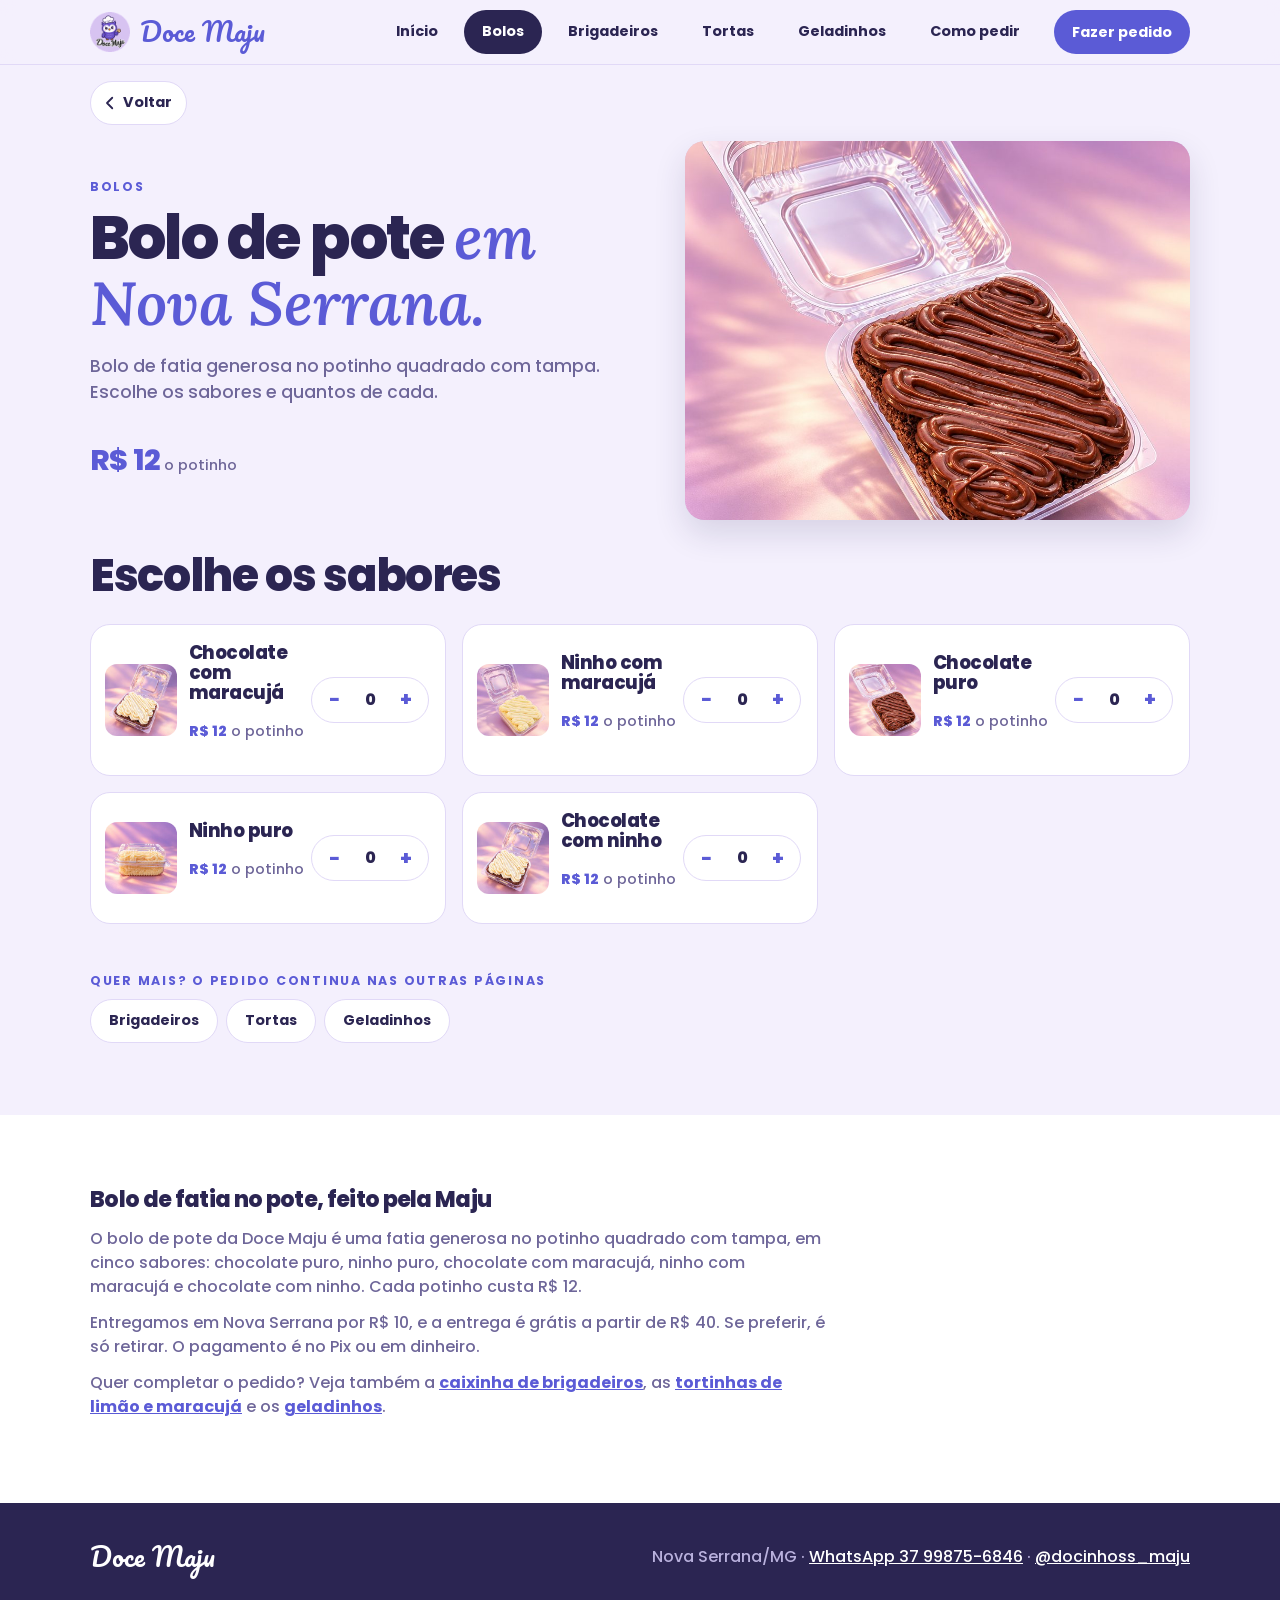
==== commit 1805fae4: "Novo WhatsApp da Doce Maju: (37) 99875-6846 Troca o número em todas as páginas, no pedido.js (sobe p" ====
--- a/bolos/index.html
+++ b/bolos/index.html
@@ -21,14 +21,97 @@
   <meta name="twitter:description" content="Bolo de fatia no potinho em Nova Serrana/MG: chocolate puro, ninho puro, com maracujá ou chocolate com ninho. R$ 12. Peça pelo site e finalize no WhatsApp.">
   <meta name="twitter:image" content="https://docinhosmaju.com.br/assets/img/og-bolos.jpg?v=1">
   <meta name="theme-color" content="#5B5BD6">
-  <link rel="canonical" href="https://docinhosmaju.com.br/bolos/">
   <link rel="icon" href="/assets/img/favicon.png" type="image/png">
   <link rel="apple-touch-icon" href="/assets/img/apple-touch-icon.png">
+  <link rel="manifest" href="/site.webmanifest">
+  <meta name="apple-mobile-web-app-title" content="Doce Maju">
+  <meta name="application-name" content="Doce Maju">
+  <link rel="canonical" href="https://docinhosmaju.com.br/bolos/">
   <script>document.documentElement.classList.add('js')</script>
   <link rel="preload" href="/assets/fontes/poppins-800-latin.woff2" as="font" type="font/woff2" crossorigin>
   <link rel="preload" href="/assets/fontes/poppins-500-latin.woff2" as="font" type="font/woff2" crossorigin>
   <link rel="stylesheet" href="/assets/fontes/fontes.css?v=1">
   <link rel="stylesheet" href="/assets/estilo.css?v=12">
+  <script type="application/ld+json">
+{
+ "@context": "https://schema.org",
+ "@graph": [
+  {
+   "@type": "Product",
+   "@id": "https://docinhosmaju.com.br/bolos/#produto",
+   "name": "Bolo de fatia no potinho",
+   "description": "Bolo de fatia no potinho em Nova Serrana/MG: chocolate puro, ninho puro, com maracujá ou chocolate com ninho. R$ 12. Peça pelo site e finalize no WhatsApp.",
+   "image": "https://docinhosmaju.com.br/assets/img/bolos.jpg",
+   "url": "https://docinhosmaju.com.br/bolos/",
+   "brand": {
+    "@type": "Brand",
+    "name": "Doce Maju"
+   },
+   "additionalProperty": [
+    {
+     "@type": "PropertyValue",
+     "name": "Sabor",
+     "value": "chocolate com maracujá"
+    },
+    {
+     "@type": "PropertyValue",
+     "name": "Sabor",
+     "value": "ninho com maracujá"
+    },
+    {
+     "@type": "PropertyValue",
+     "name": "Sabor",
+     "value": "chocolate puro"
+    },
+    {
+     "@type": "PropertyValue",
+     "name": "Sabor",
+     "value": "ninho puro"
+    },
+    {
+     "@type": "PropertyValue",
+     "name": "Sabor",
+     "value": "chocolate com ninho"
+    }
+   ],
+   "offers": {
+    "@type": "Offer",
+    "price": "12",
+    "priceCurrency": "BRL",
+    "availability": "https://schema.org/InStock",
+    "url": "https://docinhosmaju.com.br/bolos/",
+    "seller": {
+     "@type": "Bakery",
+     "@id": "https://docinhosmaju.com.br/#doceria",
+     "name": "Doce Maju",
+     "url": "https://docinhosmaju.com.br/"
+    },
+    "areaServed": {
+     "@type": "City",
+     "name": "Nova Serrana"
+    }
+   }
+  },
+  {
+   "@type": "BreadcrumbList",
+   "itemListElement": [
+    {
+     "@type": "ListItem",
+     "position": 1,
+     "name": "Início",
+     "item": "https://docinhosmaju.com.br/"
+    },
+    {
+     "@type": "ListItem",
+     "position": 2,
+     "name": "Bolos",
+     "item": "https://docinhosmaju.com.br/bolos/"
+    }
+   ]
+  }
+ ]
+}
+  </script>
 </head>
 <body>
 
@@ -147,7 +230,7 @@
       </div>
       <div class="barra-acoes">
         <button type="button" class="barra-limpar" id="pedido-limpar" aria-label="Limpar pedido" title="Limpar pedido"><svg viewBox="0 0 24 24" width="20" height="20" aria-hidden="true"><path fill="none" stroke="currentColor" stroke-width="2" stroke-linecap="round" stroke-linejoin="round" d="M4 7h16M10 11v6M14 11v6M5 7l1 12a2 2 0 0 0 2 2h8a2 2 0 0 0 2-2l1-12M9 7V4h6v3"/></svg></button>
-        <a class="botao botao-whats" id="pedido-enviar" href="https://wa.me/5537998765591" target="_blank" rel="noopener"><svg viewBox="0 0 24 24" width="18" height="18" aria-hidden="true"><path fill="currentColor" d="M12 2a10 10 0 0 0-8.6 15.1L2 22l5-1.3A10 10 0 1 0 12 2zm0 18.2a8.2 8.2 0 0 1-4.2-1.2l-.3-.2-3 .8.8-2.9-.2-.3A8.2 8.2 0 1 1 12 20.2zm4.5-6.1c-.2-.1-1.5-.7-1.7-.8s-.4-.1-.6.1-.7.8-.8 1-.3.2-.5.1a6.7 6.7 0 0 1-3.3-2.9c-.3-.4.3-.4.7-1.3.1-.2 0-.3 0-.4l-.8-1.8c-.2-.5-.4-.4-.6-.4h-.5a1 1 0 0 0-.7.3 3 3 0 0 0-.9 2.2 5.2 5.2 0 0 0 1.1 2.7 11.8 11.8 0 0 0 4.5 4c1.7.7 2.3.8 3.2.6a2.6 2.6 0 0 0 1.7-1.2 2.1 2.1 0 0 0 .1-1.2c0-.1-.2-.2-.4-.3z"/></svg><span>Finalizar<span class="so-grande"> pedido</span></span></a>
+        <a class="botao botao-whats" id="pedido-enviar" href="https://wa.me/5537998756846" target="_blank" rel="noopener"><svg viewBox="0 0 24 24" width="18" height="18" aria-hidden="true"><path fill="currentColor" d="M12 2a10 10 0 0 0-8.6 15.1L2 22l5-1.3A10 10 0 1 0 12 2zm0 18.2a8.2 8.2 0 0 1-4.2-1.2l-.3-.2-3 .8.8-2.9-.2-.3A8.2 8.2 0 1 1 12 20.2zm4.5-6.1c-.2-.1-1.5-.7-1.7-.8s-.4-.1-.6.1-.7.8-.8 1-.3.2-.5.1a6.7 6.7 0 0 1-3.3-2.9c-.3-.4.3-.4.7-1.3.1-.2 0-.3 0-.4l-.8-1.8c-.2-.5-.4-.4-.6-.4h-.5a1 1 0 0 0-.7.3 3 3 0 0 0-.9 2.2 5.2 5.2 0 0 0 1.1 2.7 11.8 11.8 0 0 0 4.5 4c1.7.7 2.3.8 3.2.6a2.6 2.6 0 0 0 1.7-1.2 2.1 2.1 0 0 0 .1-1.2c0-.1-.2-.2-.4-.3z"/></svg><span>Finalizar<span class="so-grande"> pedido</span></span></a>
       </div>
     </div>
   </div>
@@ -168,14 +251,15 @@
     <p class="marca">Doce Maju</p>
     <p>
       Nova Serrana/MG ·
-      <a href="https://wa.me/5537998765591" target="_blank" rel="noopener">WhatsApp 37 99876-5591</a> ·
+      <a href="https://wa.me/5537998756846" target="_blank" rel="noopener">WhatsApp 37 99875-6846</a> ·
       <a href="https://instagram.com/docinhoss_maju" target="_blank" rel="noopener">@docinhoss_maju</a>
     </p>
   </div>
 </footer>
 
-<script src="/assets/pedido.js?v=8" defer></script>
+<script src="/assets/pedido.js?v=9" defer></script>
 <script src="/assets/voltar.js?v=3" defer></script>
 <script src="/assets/movimento.js?v=2" defer></script>
+<script src="/assets/atualizar.js?v=1" data-fundo="#2B2552" data-texto="#FFFFFF" data-botao="#5B5BD6" data-borda="rgba(255,255,255,.18)" defer></script>
 </body>
 </html>
